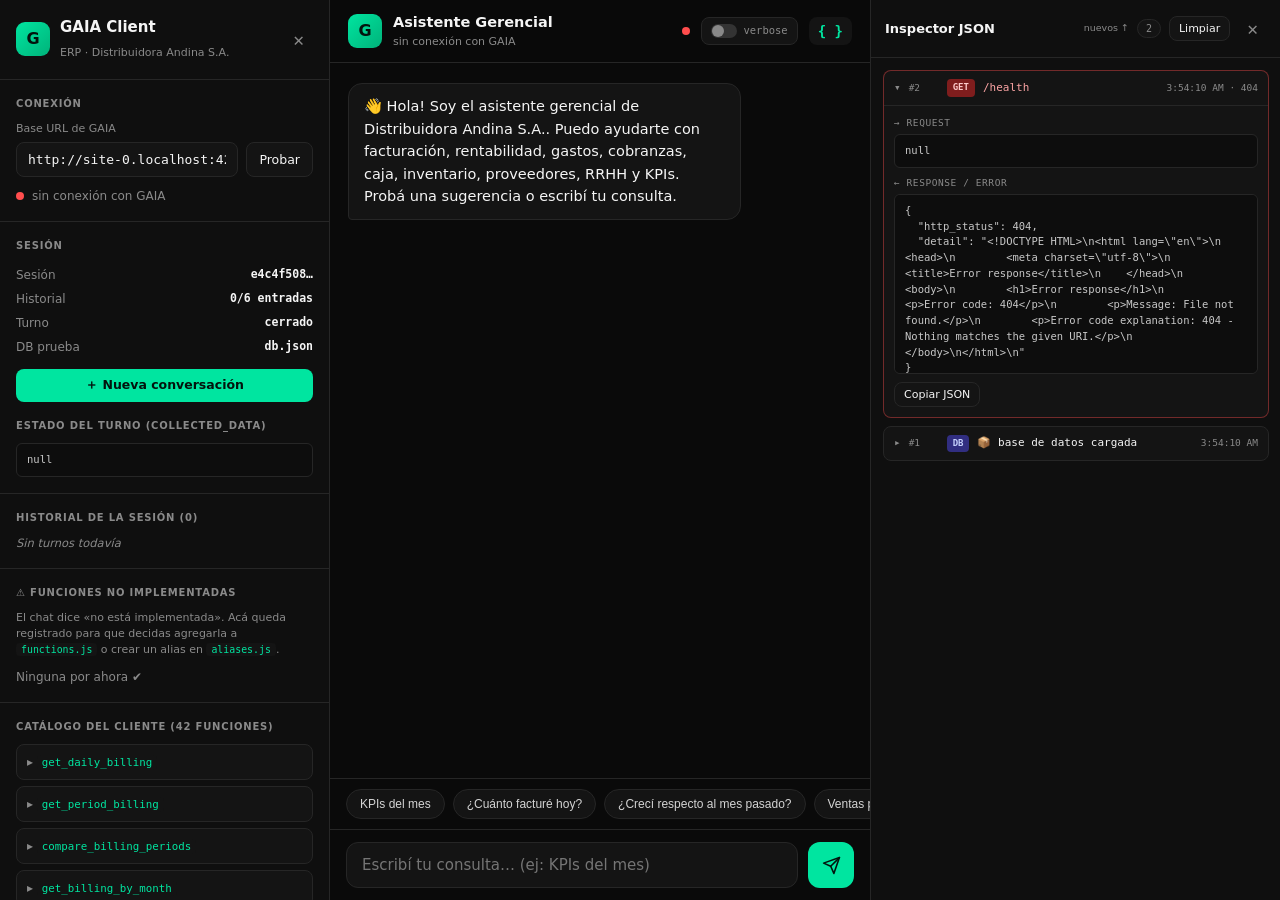
==== examples/demo/index.html @ 2a8c48e9 "oct 141723" ====
<!DOCTYPE html>
<html lang="es">
<head>
<meta charset="UTF-8">
<meta name="viewport" content="width=device-width, initial-scale=1.0">
<title>GAIA Client · ERP Empresarial</title>
<style>
  *{box-sizing:border-box;margin:0;padding:0}
  :root{
    --bg:#0A0A0A; --bg-side:#0F0F0F; --bg-card:#141414; --bg-code:#0D0D0D;
    --border:#262626; --text:#F5F5F5; --muted:#8A8A8A;
    --accent:#00E5A0; --accent-dim:#00B37A; --warn:#FFB347; --danger:#FF4D4D;
    --mono:ui-monospace,'JetBrains Mono',Consolas,monospace;
    --sans:-apple-system,system-ui,'Segoe UI',sans-serif;
  }
  html,body{height:100%}
  body{font-family:var(--sans);background:var(--bg);color:var(--text);line-height:1.5;overflow:hidden}

  .app{display:flex;height:100dvh}

  /* ---------- PANEL IZQUIERDO ---------- */
  .panel{flex:0 0 330px;background:var(--bg-side);border-right:1px solid var(--border);overflow-y:auto;display:flex;flex-direction:column}
  .panel-head{display:flex;align-items:center;gap:10px;padding:16px;border-bottom:1px solid var(--border)}
  .panel-head strong{display:block;font-size:15px}
  .panel-head span{font-size:11px;color:var(--muted)}
  .logo{width:34px;height:34px;min-width:34px;border-radius:9px;background:linear-gradient(135deg,var(--accent),var(--accent-dim));display:grid;place-items:center;color:#03130D;font-weight:800;font-size:16px}
  .p-section{padding:16px;border-bottom:1px solid var(--border)}
  .p-section h4{font-size:10px;font-weight:700;text-transform:uppercase;letter-spacing:.08em;color:var(--muted);margin-bottom:10px}
  .lbl{display:block;font-size:11px;color:var(--muted);margin-bottom:5px}
  .row{display:flex;gap:8px}
  .row input{flex:1;min-width:0}
  input[type=text]{background:var(--bg-card);border:1px solid var(--border);border-radius:8px;padding:9px 11px;color:var(--text);font-size:13px;font-family:var(--mono)}
  input[type=text]:focus{outline:none;border-color:var(--accent)}
  .conn{display:flex;align-items:center;gap:8px;margin-top:10px;font-size:12px;color:var(--muted)}
  .dot{width:8px;height:8px;min-width:8px;border-radius:50%;background:var(--muted)}
  .dot.ok{background:var(--accent);box-shadow:0 0 8px var(--accent)}
  .dot.fail{background:var(--danger)}
  .dot.pending{background:var(--warn)}
  .kv{font-size:12px;margin-bottom:10px}
  .kv div{display:flex;justify-content:space-between;padding:3px 0}
  .kv span{color:var(--muted)}
  .kv b{font-family:var(--mono);font-weight:600;font-size:11.5px}
  .btn{background:var(--bg-card);border:1px solid var(--border);color:var(--text);padding:8px 12px;border-radius:8px;font-size:12.5px;cursor:pointer;font-family:var(--sans)}
  .btn:hover{border-color:var(--accent);color:var(--accent)}
  .btn.primary{background:var(--accent);color:#03130D;border:none;font-weight:700}
  .btn.primary:hover{filter:brightness(1.1);color:#03130D}
  .btn.tiny{padding:5px 9px;font-size:11px}
  .btn.wide{width:100%}
  .mini-pre{background:var(--bg-code);border:1px solid var(--border);border-radius:6px;padding:8px 10px;font-family:var(--mono);font-size:10.5px;color:#C8C8C8;overflow:auto;max-height:180px;white-space:pre-wrap;word-break:break-word}
  .empty{font-size:12px;color:var(--muted)}
  code{font-family:var(--mono);font-size:.9em;background:var(--bg-card);padding:1px 5px;border-radius:4px;color:var(--accent)}
  .badge{display:inline-block;font-family:var(--mono);font-size:10px;font-weight:600;padding:2px 7px;border-radius:4px;margin:2px 4px 2px 0}
  .badge.required{background:#7F1D1D;color:#FECACA}
  .badge.optional{background:#1E3A8A;color:#BFDBFE}
  details.fn{border:1px solid var(--border);border-radius:8px;margin-bottom:6px;background:var(--bg-card)}
  details.fn summary{padding:8px 10px;cursor:pointer;font-size:12px;list-style:none}
  details.fn summary::before{content:'▸ ';color:var(--muted)}
  details.fn[open] summary::before{content:'▾ '}
  details.fn p{font-size:11.5px;color:#C8C8C8;padding:0 10px 8px}
  .unknown-item{background:rgba(255,179,71,.06);border:1px solid rgba(255,179,71,.3);border-radius:8px;padding:9px 10px;margin-bottom:8px;font-size:12px}
  .unknown-item small{display:block;color:var(--muted);margin:4px 0}
  .panel-note{font-size:11px;color:var(--muted);margin-bottom:10px;line-height:1.45}
  .panel-foot{padding:12px 16px;font-size:10.5px;color:var(--muted)}

  /* ---------- DIFF DE COLLECTED_DATA ---------- */
  .diff-line{display:block;font-family:var(--mono);font-size:11px;padding:1px 4px;border-radius:3px;margin:1px 0}
  .diff-add{background:rgba(0,229,160,.12);color:#7FFFCB}
  .diff-del{background:rgba(255,77,77,.12);color:#FFA8A8}
  .diff-same{color:#A0A0A0}

  /* ---------- HISTORIAL NAVEGABLE ---------- */
  .hist-item{background:var(--bg-card);border:1px solid var(--border);border-radius:8px;padding:8px 10px;margin-bottom:6px;font-size:12px;cursor:pointer;transition:border-color .15s}
  .hist-item:hover{border-color:var(--accent)}
  .hist-item.active{border-color:var(--accent);background:rgba(0,229,160,.04)}
  .hist-item .hist-role{font-family:var(--mono);font-size:10px;color:var(--muted);text-transform:uppercase;letter-spacing:.04em}
  .hist-item .hist-text{color:#D4D4D4;margin-top:3px;font-size:11.5px;line-height:1.4}
  .hist-empty{font-size:11.5px;color:var(--muted);font-style:italic}

  /* ---------- CHAT ---------- */
  .chat{flex:1 1 0;min-width:0;display:flex;flex-direction:column;height:100dvh}
  .chat-header{display:flex;align-items:center;gap:11px;padding:12px 18px;border-bottom:1px solid var(--border);background:rgba(10,10,10,.85);backdrop-filter:blur(8px)}
  .chat-header .titles{flex:1;min-width:0}
  .chat-header strong{font-size:14.5px;display:block}
  .chat-header .titles span{font-size:11px;color:var(--muted);display:block;white-space:nowrap;overflow:hidden;text-overflow:ellipsis}
  .icon-btn{position:relative;background:none;border:none;color:var(--muted);font-size:18px;cursor:pointer;padding:6px 9px;border-radius:8px;font-family:var(--mono)}
  .icon-btn:hover{color:var(--text);background:var(--bg-card)}
  #btnInsp{font-size:14px;font-weight:700}
  #btnInsp.active{color:var(--accent);background:var(--bg-card)}
  #btnInsp.has-new{color:var(--accent)}
  #btnInsp .cnt{position:absolute;top:0;right:0;font-family:var(--mono);font-size:8.5px;background:var(--accent);color:#03130D;border-radius:8px;padding:0 4px;font-weight:700;display:none}
  #btnInsp .cnt.show{display:block}
  .menu{display:none}

  .verbose-toggle{display:flex;align-items:center;gap:6px;font-family:var(--mono);font-size:10.5px;color:var(--muted);cursor:pointer;padding:5px 9px;border:1px solid var(--border);border-radius:8px;background:var(--bg-card)}
  .verbose-toggle:hover{border-color:var(--accent);color:var(--accent)}
  .verbose-toggle input{display:none}
  .verbose-toggle .sw{width:26px;height:14px;background:#333;border-radius:8px;position:relative;transition:background .15s}
  .verbose-toggle .sw::after{content:'';position:absolute;top:1px;left:1px;width:12px;height:12px;background:#888;border-radius:50%;transition:transform .15s,background .15s}
  .verbose-toggle input:checked + .sw{background:var(--accent-dim)}
  .verbose-toggle input:checked + .sw::after{transform:translateX(12px);background:var(--accent)}
  .verbose-toggle.on{color:var(--accent);border-color:var(--accent)}

  .messages{flex:1;overflow-y:auto;padding:20px 18px;display:flex;flex-direction:column;gap:12px}
  .msg{max-width:78%;padding:11px 15px;border-radius:14px;font-size:14.5px;line-height:1.55;white-space:pre-wrap;word-wrap:break-word;overflow-wrap:anywhere}
  .msg.user{align-self:flex-end;background:linear-gradient(135deg,var(--accent-dim),var(--accent));color:#03130D;font-weight:500;border-bottom-right-radius:4px}
  .msg.assistant{align-self:flex-start;background:var(--bg-card);border:1px solid var(--border);border-bottom-left-radius:4px}
  .msg.assistant strong{color:var(--accent)}
  .msg .meta{font-family:var(--mono);font-size:10px;color:var(--muted);margin-top:7px;letter-spacing:.03em;white-space:normal}
  .msg.system{align-self:stretch;max-width:100%;border-radius:10px;font-size:13.5px}
  .msg.system.error{border:1px solid rgba(255,77,77,.35);background:rgba(255,77,77,.07);color:#FFC9C9}
  .msg.system.info{border:1px solid var(--border);background:var(--bg-card);color:#D4D4D4}
  .typing{display:flex;gap:5px;padding:15px 17px;align-self:flex-start;background:var(--bg-card);border:1px solid var(--border);border-radius:14px;border-bottom-left-radius:4px}
  .typing span{width:6px;height:6px;border-radius:50%;background:var(--muted);animation:blink 1.2s infinite}
  .typing span:nth-child(2){animation-delay:.2s}
  .typing span:nth-child(3){animation-delay:.4s}
  @keyframes blink{0%,80%,100%{opacity:.15}40%{opacity:1}}

  .msg .verbose{margin-top:10px;border-top:1px solid var(--border);padding-top:10px}
  .msg .verbose summary{font-family:var(--mono);font-size:10px;color:var(--muted);cursor:pointer;text-transform:uppercase;letter-spacing:.05em}
  .msg .verbose summary::marker{color:var(--muted)}
  .msg .verbose .v-item{margin-top:8px}
  .msg .verbose .v-label{font-family:var(--mono);font-size:9.5px;color:var(--accent);text-transform:uppercase;letter-spacing:.06em;margin-bottom:3px}
  .msg .verbose .v-pre{background:var(--bg-code);border:1px solid var(--border);border-radius:6px;padding:8px 10px;font-family:var(--mono);font-size:10.5px;color:#C8C8C8;overflow:auto;max-height:180px;white-space:pre-wrap;word-break:break-word}

  .raw-chip{display:inline-block;font-family:var(--mono);font-size:10px;background:rgba(255,179,71,.1);border:1px solid rgba(255,179,71,.35);color:#FFD9A0;border-radius:5px;padding:2px 7px;margin-top:6px;max-width:100%;overflow:hidden;text-overflow:ellipsis;white-space:nowrap}

  .chips{display:flex;gap:8px;padding:10px 16px;overflow-x:auto;border-top:1px solid var(--border);scrollbar-width:none}
  .chips::-webkit-scrollbar{display:none}
  .chip{flex-shrink:0;background:var(--bg-card);border:1px solid var(--border);color:#D4D4D4;font-size:12px;padding:7px 13px;border-radius:999px;cursor:pointer}
  .chip:hover{border-color:var(--accent);color:var(--accent)}

  .composer{display:flex;gap:10px;padding:12px 16px calc(12px + env(safe-area-inset-bottom));border-top:1px solid var(--border)}
  .composer input{flex:1;background:var(--bg-card);border:1px solid var(--border);border-radius:12px;padding:12px 15px;color:var(--text);font-size:15px;font-family:var(--sans)}
  .composer input:focus{outline:none;border-color:var(--accent)}
  .composer input:disabled{opacity:.5}
  .send{width:46px;height:46px;min-width:46px;border:none;border-radius:12px;background:var(--accent);color:#03130D;cursor:pointer;display:grid;place-items:center}
  .send:hover{filter:brightness(1.1)}
  .send:disabled{opacity:.4;cursor:not-allowed}

  .inspector{flex:0 0 auto;width:0;overflow:hidden;background:var(--bg-side);border-left:1px solid transparent;transition:width .22s ease}
  .inspector.open{width:410px;border-left-color:var(--border)}
  .inspector-inner{width:410px;height:100%;display:flex;flex-direction:column}
  .inspector-head{display:flex;align-items:center;gap:8px;padding:12px 14px;border-bottom:1px solid var(--border)}
  .inspector-head strong{font-size:13px;flex:1}
  .insp-hint{font-size:9.5px;color:var(--muted);white-space:nowrap}
  .insp-count{font-family:var(--mono);font-size:10px;background:var(--bg-card);border:1px solid var(--border);border-radius:10px;padding:1px 8px;color:var(--muted)}
  .inspector-list{flex:1;overflow-y:auto;padding:12px}
  .insp-entry{border:1px solid var(--border);border-radius:8px;margin-bottom:8px;background:var(--bg-card);overflow:hidden}
  .insp-entry summary{display:flex;align-items:center;gap:8px;padding:8px 10px;cursor:pointer;font-family:var(--mono);font-size:11px;list-style:none}
  .insp-entry summary::-webkit-details-marker{display:none}
  .insp-entry .arrow::before{content:'▸';color:var(--muted)}
  .insp-entry[open] .arrow::before{content:'▾'}
  .insp-num{color:var(--muted);font-size:9.5px;flex-shrink:0;min-width:30px}
  .insp-path{flex:1;color:var(--text);white-space:nowrap;overflow:hidden;text-overflow:ellipsis}
  .insp-time{color:var(--muted);font-size:9.5px;white-space:nowrap}
  .insp-body{padding:2px 10px 10px;border-top:1px solid var(--border)}
  .io-label{font-family:var(--mono);font-size:9.5px;text-transform:uppercase;letter-spacing:.06em;color:var(--muted);margin:8px 0 4px}
  .insp-actions{display:flex;gap:6px;flex-wrap:wrap;margin-top:8px}
  .kind-tag{font-size:9px;font-weight:700;padding:2px 6px;border-radius:4px;text-transform:uppercase;flex-shrink:0}
  .kind-analyze .kind-tag{background:#1E3A8A;color:#BFDBFE}
  .kind-normalize .kind-tag{background:#5B21B6;color:#DDD6FE}
  .kind-synthesize .kind-tag{background:#166534;color:#BBF7D0}
  .kind-health .kind-tag{background:#374151;color:#D1D5DB}
  .kind-exec .kind-tag{background:#7C2D12;color:#FED7AA}
  .kind-db .kind-tag{background:#312E81;color:#C7D2FE}
  .kind-local .kind-tag{background:#334155;color:#E2E8F0}
  .kind-turn .kind-tag{background:#0E7490;color:#CFFAFE}
  .kind-error{border-color:rgba(255,77,77,.4)}
  .kind-error .kind-tag{background:#7F1D1D;color:#FECACA}
  .kind-error .insp-path{color:#FCA5A5}

  .backdrop{position:fixed;inset:0;background:rgba(0,0,0,.55);opacity:0;pointer-events:none;transition:opacity .25s;z-index:55}
  .backdrop.show{opacity:1;pointer-events:auto}

  ::-webkit-scrollbar{width:8px;height:8px}
  ::-webkit-scrollbar-track{background:var(--bg)}
  ::-webkit-scrollbar-thumb{background:var(--border);border-radius:4px}
  ::-webkit-scrollbar-thumb:hover{background:#404040}

  @media (max-width:1100px){
    .inspector{position:fixed;top:0;right:0;bottom:0;height:100dvh;width:min(92vw,420px)!important;transform:translateX(105%);transition:transform .25s ease;z-index:60;border-left:1px solid var(--border);box-shadow:-10px 0 30px rgba(0,0,0,.5)}
    .inspector.open{transform:none}
    .inspector-inner{width:100%}
  }
  @media (max-width:900px){
    .menu{display:grid}
    .panel{position:fixed;top:0;left:0;bottom:0;width:min(340px,88vw);flex:none;transform:translateX(-105%);transition:transform .25s ease;z-index:60;box-shadow:8px 0 30px rgba(0,0,0,.5)}
    .panel.open{transform:none}
    .msg{max-width:88%}
    .messages{padding:16px 12px}
    .chat-header{padding:10px 12px}
  }
</style>
</head>
<body>

<div class="app">

  <aside class="panel" id="panel">
    <div class="panel-head">
      <div class="logo">G</div>
      <div style="flex:1"><strong>GAIA Client</strong><span>ERP · Distribuidora Andina S.A.</span></div>
      <button class="icon-btn" id="closePanel" aria-label="Cerrar panel">✕</button>
    </div>

    <section class="p-section">
      <h4>Conexión</h4>
      <label class="lbl" for="baseUrl">Base URL de GAIA</label>
      <div class="row">
        <input id="baseUrl" type="text" spellcheck="false">
        <button class="btn" id="btnHealth">Probar</button>
      </div>
      <div class="conn"><span class="dot pending" id="dot"></span><span id="connText">verificando…</span></div>
    </section>

    <section class="p-section">
      <h4>Sesión</h4>
      <div class="kv" id="sessionInfo"></div>
      <button class="btn primary wide" id="btnNew">＋ Nueva conversación</button>
      <h4 style="margin-top:16px">Estado del turno (collected_data)</h4>
      <div id="stateDiff" class="mini-pre">null</div>
    </section>

    <section class="p-section">
      <h4>Historial de la sesión (<span id="histCount">0</span>)</h4>
      <div id="histList"><p class="hist-empty">Sin turnos todavía</p></div>
    </section>

    <section class="p-section">
      <h4>⚠️ Funciones no implementadas</h4>
      <p class="panel-note">El chat dice «no está implementada». Acá queda registrado para que decidas agregarla a <code>functions.js</code> o crear un alias en <code>aliases.js</code>.</p>
      <div id="unknownList"><p class="empty">Ninguna por ahora ✔</p></div>
    </section>

    <section class="p-section">
      <h4>Catálogo del cliente (<span id="catalogCount">0</span> funciones)</h4>
      <div id="catalogList"></div>
    </section>

    <div class="panel-foot">GAIA piensa · el cliente actúa · v0.1.0</div>
  </aside>

  <div class="backdrop" id="backdrop"></div>

  <main class="chat">
    <header class="chat-header">
      <button class="icon-btn menu" id="btnMenu" aria-label="Abrir panel">☰</button>
      <div class="logo">G</div>
      <div class="titles">
        <strong>Asistente Gerencial</strong>
        <span id="connText2">GAIA · orquestador conversacional</span>
      </div>
      <span class="dot pending" id="dot2"></span>

      <label class="verbose-toggle" id="verboseWrap" title="Mostrar prompts y requests completos en cada respuesta">
        <input type="checkbox" id="verboseToggle">
        <span class="sw"></span>
        <span>verbose</span>
      </label>

      <button class="icon-btn" id="btnInsp" title="Inspector JSON (entradas / salidas)">{&nbsp;}<span class="cnt" id="btnInspCnt"></span></button>
    </header>

    <div class="messages" id="messages"></div>

    <div class="chips" id="chips"></div>

    <form class="composer" id="composer" autocomplete="off">
      <input id="input" type="text" placeholder="Escribí tu consulta… (ej: KPIs del mes)" aria-label="Mensaje">
      <button class="send" type="submit" aria-label="Enviar">
        <svg viewBox="0 0 24 24" width="19" height="19" fill="none" stroke="currentColor" stroke-width="2" stroke-linecap="round" stroke-linejoin="round"><path d="M22 2 11 13"/><path d="M22 2 15 22l-4-9-9-4z"/></svg>
      </button>
    </form>
  </main>

  <aside class="inspector" id="inspector">
    <div class="inspector-inner">
      <div class="inspector-head">
        <strong>Inspector JSON</strong>
        <span class="insp-hint">nuevos ↑</span>
        <span class="insp-count" id="inspCount">0</span>
        <button class="btn tiny" id="btnClearInsp">Limpiar</button>
        <button class="icon-btn" id="btnCloseInsp" aria-label="Cerrar inspector">✕</button>
      </div>
      <div class="inspector-list" id="inspList"></div>
    </div>
  </aside>
</div>

<script src="functions.js"></script>
<script src="aliases.js"></script>

<script>
'use strict';

/* ============================================================
   HELPERS
============================================================ */
const $ = s => document.querySelector(s);
const escapeHtml = s => String(s ?? '').replace(/[&<>"']/g, c => ({'&':'&amp;','<':'&lt;','>':'&gt;','"':'&quot;',"'":'&#39;'}[c]));
const norm = s => String(s ?? '').toLowerCase().normalize('NFD').replace(/[\u0300-\u036f]/g,'').trim();
const fmtNum = n => Number(n).toLocaleString('es-PY');

function mdLite(s){
  let h = escapeHtml(s);
  h = h.replace(/(^|\n)([ \t]*)([-*])[ \t]+/g, '$1$2• ');
  h = h.replace(/\*\*([^*\n]+)\*\*/g, '<strong>$1</strong>');
  h = h.replace(/`([^`\n]+)`/g, '<code>$1</code>');
  return h;
}

function fmtISO(d){ const p = n => String(n).padStart(2,'0'); return `${d.getFullYear()}-${p(d.getMonth()+1)}-${p(d.getDate())}`; }
function iso(offset){ const d = new Date(); d.setDate(d.getDate()+offset); return fmtISO(d); }
function isoFrom(dateStr, days){ const [y,m,d] = dateStr.split('-').map(Number); const dt = new Date(y, m-1, d); dt.setDate(dt.getDate()+days); return fmtISO(dt); }
const todayISO = () => iso(0);
function diffDays(a,b){ return Math.round((new Date(b+'T00:00:00') - new Date(a+'T00:00:00'))/86400000); }

async function copyText(t){
  try{ await navigator.clipboard.writeText(t); }
  catch{
    const ta = document.createElement('textarea'); ta.value = t;
    document.body.appendChild(ta); ta.select();
    try{ document.execCommand('copy'); }catch{}
    ta.remove();
  }
}

function toCurl(url, body){
  if(!body) return `curl -s '${url}'`;
  const json = JSON.stringify(body).replace(/'/g, "'\\''");
  return `curl -s -X POST '${url}' \\\n  -H 'Content-Type: application/json' \\\n  -d '${json}'`;
}

/* ============================================================
   CARGA DE LA DB (db.json)
============================================================ */
let DB = null;

function mulberry32(a){ return function(){ a|=0; a=a+0x6D2B79F5|0; let t=Math.imul(a^a>>>15,1|a); t=t+Math.imul(t^t>>>7,61|t)^t; return ((t^t>>>14)>>>0)/4294967296; }; }


function hydrateDB(db){
  const sellers = (db.employees||[]).filter(e=>/venta/i.test(e.department||'')).map(e=>e.name);
  const s = db.sales_history || {};
  const pm = s.payment_methods || ['contado'];
  const cmin = s.cost_ratio_min ?? 0.62, cmax = s.cost_ratio_max ?? 0.88;
  const qmin = s.qty_per_invoice_min ?? 3;
  const qmax = s.qty_per_invoice_max ?? 25;
  const rnd = mulberry32((s.seed ?? 2026) + 1);

  // Genera N items aleatorios desde el catálogo de productos.
  const makeItems = (targetQty) => {
    const items = [];
    let remaining = targetQty;
    const products = db.products || [];
    if(!products.length) return items;
    while(remaining > 0){
      const p = products[Math.floor(rnd() * products.length)];
      const take = Math.min(remaining, 1 + Math.floor(rnd() * Math.min(remaining, 6)));
      const existing = items.find(x => x.sku === p.sku);
      if(existing){ existing.qty += take; }
      else { items.push({ sku: p.sku, qty: take }); }
      remaining -= take;
    }
    return items;
  };

  const fill = i => {
    const dayOff = i.day_offset ?? 0;
    const cust = (db.customers||[]).find(c=>c.name===i.customer);
    const qty = i.quantity ?? Math.floor(qmin + rnd() * (qmax - qmin + 1));
    return {
      id: i.id,
      customer: i.customer,
      date: iso(dayOff),
      amount: i.amount,
      quantity: qty,
      items: i.items || makeItems(qty),
      status: i.status || 'paid',
      due_date: iso(i.due_offset ?? (dayOff + 15)),
      seller: i.seller || (cust && cust.seller) || sellers[0] || 'N/A',
      payment_method: i.payment_method || pm[Math.floor(rnd()*pm.length)],
      cost: i.cost ?? Math.round(i.amount * (cmin + rnd()*(cmax-cmin)))
    };
  };

  db.invoices = (db.invoices||[]).map(fill);

  let seq = s.next_id ?? (db.invoices.length + 1);
  for(let d = -(s.days_back ?? 60); d <= -1; d++){
    const count = Math.floor(rnd() * (s.max_invoices_per_day ?? 3)) + (rnd() < (s.extra_chance ?? .3) ? 1 : 0);
    for(let i = 0; i < count; i++){
      const c = db.customers[Math.floor(rnd() * db.customers.length)];
      const amount = ((s.amount_min_step ?? 2) + Math.floor(rnd() * (s.amount_max_steps ?? 40))) * (s.amount_step ?? 250000);
      const qty = Math.floor(qmin + rnd() * (qmax - qmin + 1));
      db.invoices.push({
        id: 'FAC-' + String(seq++).padStart(4,'0'),
        customer: c.name,
        date: iso(d),
        amount,
        quantity: qty,
        items: makeItems(qty),
        status: rnd() < (s.paid_ratio ?? .85) ? 'paid' : 'pending',
        due_date: iso(d + 15),
        seller: sellers[Math.floor(rnd() * sellers.length)] || 'N/A',
        payment_method: pm[Math.floor(rnd() * pm.length)],
        cost: Math.round(amount * (cmin + rnd() * (cmax - cmin)))
      });
    }
  }
  db._invoiceSeq = seq;

  (db.purchase_orders||[]).forEach(o => { o.expected = iso(o.expected_offset ?? 7); });
  return db;
}



async function loadDB(){
  const r = await fetch('db.json', { cache: 'no-store' });
  if(!r.ok) throw new Error('no se pudo cargar db.json (HTTP ' + r.status + ')');
  const db = hydrateDB(await r.json());
  return { db, source: 'db.json' };
}
const dbReady = loadDB();

/* ============================================================
   RANGOS DE FECHA
============================================================ */
function monthRange(){ const d=new Date(); return { from: fmtISO(new Date(d.getFullYear(), d.getMonth(), 1)), to: fmtISO(new Date(d.getFullYear(), d.getMonth()+1, 0)) }; }
function weekRange(){ const d=new Date(); const day=(d.getDay()+6)%7; const mon=new Date(d); mon.setDate(d.getDate()-day); const sun=new Date(mon); sun.setDate(mon.getDate()+6); return {from:fmtISO(mon), to:fmtISO(sun)}; }
function yearRange(){ const y=new Date().getFullYear(); return {from:`${y}-01-01`, to:`${y}-12-31`}; }
function prevMonthRange(){ const d=new Date(); return { from: fmtISO(new Date(d.getFullYear(), d.getMonth()-1, 1)), to: fmtISO(new Date(d.getFullYear(), d.getMonth(), 0)) }; }
function prevWeekRange(){ const r=weekRange(); return { from: isoFrom(r.from,-7), to: isoFrom(r.to,-7) }; }

function resolveRange(p){
  if(p == null) return null;
  if(typeof p !== 'object'){
    const t = norm(p);
    if(t.includes('mes pasado') || t.includes('mes anterior'))       return prevMonthRange();
    if(t.includes('semana pasada') || t.includes('semana anterior')) return prevWeekRange();
    if(t.includes('mes'))    return monthRange();
    if(t.includes('semana')) return weekRange();
    if(t === 'ano' || t.includes('este ano') || t.includes('ultimo ano')) return yearRange();
    if(t === 'hoy'){ const d = todayISO(); return {from:d, to:d}; }
    if(t === 'ayer'){ const d = iso(-1);   return {from:d, to:d}; }
    const m = String(p).match(/\d{4}-\d{2}-\d{2}/); if(m) return {from:m[0], to:m[0]};
    return null;
  }
  if(p.from || p.to)      return { from: p.from || p.to, to: p.to || p.from };
  if(p.period != null)    return resolveRange(p.period);
  if(p.range  != null)    return resolveRange(p.range);
  if(p.date   != null)    return resolveRange(p.date);
  return null;
}

const sumBy = (arr, fn) => arr.reduce((s,x)=>s+(fn(x)||0), 0);
const pct = (a,b) => b ? Math.round(a/b*1000)/10 : 0;
const gs = n => fmtNum(n) + ' ' + (DB?.company?.currency || 'Gs.');
const inRange = r => DB.invoices.filter(f => f.date >= r.from && f.date <= r.to);
const expensesInRange = r => DB.expenses.filter(e => { const d = iso(e.day_offset); return d >= r.from && d <= r.to; });

function findCustomer(q){ const n = norm(q); return DB.customers.find(c => norm(c.name).includes(n) || n.includes(norm(c.name).split(' ')[0])); }
function findProduct(q){ const n = norm(q); return DB.products.find(x => norm(x.name).includes(n) || n.includes(norm(x.name)) || norm(x.sku) === n); }
function findSupplier(q){ const n = norm(q); return DB.suppliers.find(s => norm(s.name).includes(n)); }
function findEmployee(q){ const n = norm(q); return DB.employees.find(e => norm(e.name).includes(n) || n.includes(norm(e.name).split(' ')[0])); }
const nextOC = () => 'OC-' + String(DB.purchase_orders.reduce((m,o)=>Math.max(m, parseInt(o.id.slice(3))||0), 0) + 1).padStart(4,'0');

/* CATALOG y FUNCTION_ALIASES vienen de functions.js y aliases.js */

/* ============================================================
   ESTADO DEL CLIENTE
============================================================ */
const state = {
  baseUrl: (localStorage.getItem('gaia_base_url') || (location.protocol.startsWith('http') ? window.location.origin : 'http://localhost:8080')).replace(/\/+$/,''),
  sessionId: (crypto.randomUUID ? crypto.randomUUID() : 'sess-' + Date.now() + '-' + Math.random().toString(36).slice(2)),
  collectedData: null,
  collectedDataPrev: null,
  history: [],
  turns: [],
  unknownFunctions: [],
  dbSource: '',
  inspOpen: false,
  verbose: localStorage.getItem('gaia_verbose') === '1',
  busy: false,
  healthTimer: null
};

const PLACEHOLDERS = new Set(['value','unknown','undefined','null','none','n/a','na','nombre','name','doctor','cliente','client','producto','product','fecha','date','hora','time','dato','param','parameter','x','?','-','—','...','algo','test']);
function isPlaceholder(v, key){
  if(v === null || v === undefined) return true;
  if(typeof v === 'number' || typeof v === 'boolean') return false;
  if(typeof v === 'object') return false;
  const s = norm(v);
  if(!s || PLACEHOLDERS.has(s)) return true;
  if(key && s === norm(key)) return true;
  return false;
}
function dropPlaceholders(params){
  const clean = {}, dropped = [];
  for(const [k,v] of Object.entries(params || {})){
    if(isPlaceholder(v, k)) dropped.push(k); else clean[k] = v;
  }
  return { clean, dropped };
}

/* ============================================================
   RESPUESTAS LOCALES
============================================================ */
function capabilityList(){
  return Object.values(CATALOG).map(f => '• ' + f.description).join('\n');
}
function identityText(){
  return `Soy GAIA, el asistente gerencial de ${DB.company.name} 🤖\n\nEstoy conectado al ERP y puedo ayudarte con:\n${capabilityList()}\n\nContame qué necesitás.`;
}
function notImplementedText(fName){
  return `La función «${fName}» no está implementada.`;
}
const GENERIC_HELP = 'Puedo ayudarte con el ERP: facturación, rentabilidad, gastos, cobranzas, caja, inventario, proveedores, RRHH y KPIs gerenciales. ¿Qué necesitás?';

function localConversationReply(intent, message){
  if(intent === '__generic__') return GENERIC_HELP;
  const t = norm(intent) + ' | ' + norm(message || '');
  if(/introduc|who\s*are|quien\s*(eres|sos)|que\s*(eres|sos)|identidad|presentate|presentacion|hablame\s*de\s*ti/.test(t))
    return identityText();
  if(/greet|saludo|(^|\s)(hola|holis|hi|hey|buenas|buenos\s*dias|buen\s*dia|buenas\s*tardes|buenas\s*noches|que\s*tal|como\s*estas|como\s*andas)(\s|$)/.test(t))
    return '¡Hola! ¿En qué te puedo ayudar hoy? 😊';
  if(/gracias|thank/.test(t))
    return '¡De nada! Estoy para lo que necesites. 🙌';
  if(/(^|\s)(chau|adios|bye)(\s|$)|hasta\s*luego|nos\s*vemos|despedid/.test(t))
    return '¡Hasta pronto! Si necesitás algo más, acá estoy. 👋';
  if(/(^|\s)(ayuda|help)(\s|$)|que\s*podes|podes\s*hacer|que\s+puedes|capacid|funciones|para\s+que\s+sirves|como\s+funcionas/.test(t))
    return `Puedo ejecutar ${Object.keys(CATALOG).length} funciones sobre el ERP:\n\n${capabilityList()}`;
  return null;
}

function localSynth(response, intent, mode = 'conversation'){
  return {
    response,
    mode,
    history_entry: { role:'assistant', summary:'respondí ' + intent + ' (local)', timestamp: new Date().toISOString() }
  };
}

/* ============================================================
   DIFF DE COLLECTED_DATA
============================================================ */
function diffCollected(prev, next){
  const lines = [];
  if(!prev && !next) return null;
  if(!next){
    if(prev) lines.push({ type:'del', text:'(turno cerrado, collected_data = null)' });
    return lines.length ? lines : null;
  }
  const p = prev || {};
  const allKeys = new Set([...Object.keys(p), ...Object.keys(next)]);
  for(const k of allKeys){
    const pv = JSON.stringify(p[k]);
    const nv = JSON.stringify(next[k]);
    if(pv === nv){
      lines.push({ type:'same', text:`  ${k}: ${nv}` });
    } else if(pv === undefined){
      lines.push({ type:'add',  text:`+ ${k}: ${nv}` });
    } else if(nv === undefined){
      lines.push({ type:'del',  text:`- ${k}: ${pv}` });
    } else {
      lines.push({ type:'add',  text:`+ ${k}: ${nv}` });
      lines.push({ type:'del',  text:`- ${k}: ${pv}` });
    }
  }
  return lines;
}

/* ============================================================
   LOG DE TURNO
============================================================ */
let turnLog = null;
function beginTurnLog(userMessage){
  turnLog = {
    session_id: state.sessionId,
    timestamp: new Date().toISOString(),
    user_message: userMessage,
    steps: []
  };
}
function turnStep(label, data){
  if(turnLog) turnLog.steps.push({ step: label, data: data ?? null });
}
function endTurnLog(extra){
  if(!turnLog) return;
  Object.assign(turnLog, extra || {});
  logEvent('turn', '🔄 turno completo (consolidado)', turnLog);
  state.turns.push(turnLog);
  turnLog = null;
  renderHistory();
}

/* ============================================================
   INSPECTOR
============================================================ */
const INSP_MAX = 80;
const insp = { entries: [], seq: 0 };

function kindOfPath(p){
  if(p.includes('analyze'))   return 'analyze';
  if(p.includes('normalize')) return 'normalize';
  if(p.includes('synthesize'))return 'synthesize';
  if(p.includes('health'))    return 'health';
  return 'other';
}

function pushEntry(entry){
  insp.seq += 1;
  entry.n = insp.seq;
  insp.entries.unshift(entry);
  if(insp.entries.length > INSP_MAX) insp.entries.pop();
  renderInspector();
}

function logTraffic(method, path, req, res, status){
  const bad = !status || status >= 400;
  const baseUrl = state.baseUrl.replace(/\/+$/,'');
  pushEntry({
    kind: bad ? 'error' : kindOfPath(path),
    method, path, status, ts: new Date(),
    baseUrl,
    blocks: [
      req !== undefined ? { label:'→ request', data: req } : null,
      { label: bad ? '← response / error' : '← response', data: res }
    ].filter(Boolean)
  });
}

function logEvent(kind, label, data){
  pushEntry({ kind, method:'', path: label, status: null, ts: new Date(), baseUrl: state.baseUrl, blocks: [{ label:'json', data }] });
}

function renderInspector(){
  const w = $('#inspList');
  $('#inspCount').textContent = insp.entries.length;
  const btn = $('#btnInsp'), cnt = $('#btnInspCnt');
  if(!state.inspOpen && insp.entries.length){
    cnt.textContent = insp.entries.length; cnt.classList.add('show'); btn.classList.add('has-new');
  } else {
    cnt.classList.remove('show'); btn.classList.remove('has-new');
  }
  if(!insp.entries.length){
    w.innerHTML = '<p class="empty">Sin tráfico todavía.</p>';
    return;
  }
  w.innerHTML = '';
  insp.entries.forEach((e, i) => {
    const d = document.createElement('details');
    d.className = 'insp-entry kind-' + e.kind;
    if(i === 0) d.open = true;

    const sum = document.createElement('summary');
    sum.innerHTML =
      `<span class="arrow"></span>` +
      `<span class="insp-num">#${e.n}</span>` +
      `<span class="kind-tag">${escapeHtml(e.method || e.kind)}</span>` +
      `<span class="insp-path" title="${escapeHtml(e.path)}">${escapeHtml(e.path)}</span>` +
      `<span class="insp-time">${e.ts.toLocaleTimeString()}${e.status ? ' · ' + e.status : ''}</span>`;

    const body = document.createElement('div'); body.className = 'insp-body';
    e.blocks.forEach(b => {
      const l = document.createElement('div'); l.className = 'io-label'; l.textContent = b.label;
      const pre = document.createElement('pre'); pre.className = 'mini-pre';
      pre.textContent = typeof b.data === 'string' ? b.data : JSON.stringify(b.data, null, 2);
      body.appendChild(l); body.appendChild(pre);
    });

    const actions = document.createElement('div'); actions.className = 'insp-actions';

    const cp = document.createElement('button'); cp.className = 'btn tiny'; cp.textContent = 'Copiar JSON';
    cp.onclick = async () => {
      const payload = e.blocks.map(b => b.label + '\n' + (typeof b.data === 'string' ? b.data : JSON.stringify(b.data, null, 2))).join('\n\n');
      await copyText(payload);
      cp.textContent = '✔ Copiado'; setTimeout(() => cp.textContent = 'Copiar JSON', 1500);
    };
    actions.appendChild(cp);

    if(e.path && e.blocks.length && e.blocks[0].label.startsWith('→')){
      const reqBody = typeof e.blocks[0].data === 'string' ? null : e.blocks[0].data;
      if(reqBody){
        const method = e.method || 'POST';
        const url = (e.baseUrl || state.baseUrl) + e.path;
        const c = document.createElement('button'); c.className = 'btn tiny'; c.textContent = 'Copiar como curl';
        c.onclick = async () => {
          await copyText(toCurl(url, reqBody));
          c.textContent = '✔ Copiado'; setTimeout(() => c.textContent = 'Copiar como curl', 1500);
        };
        actions.appendChild(c);
      }
    }

    body.appendChild(actions);
    d.appendChild(sum); d.appendChild(body); w.appendChild(d);
  });
}

/* ============================================================
   CAPA API
============================================================ */
async function api(method, path, body, timeoutMs = 20000){
  const url = state.baseUrl + path;
  const ctrl = new AbortController();
  const tm = setTimeout(() => ctrl.abort(), timeoutMs);
  try{
    const res = await fetch(url, {
      method,
      headers: body ? {'Content-Type':'application/json'} : {},
      body: body ? JSON.stringify(body) : undefined,
      signal: ctrl.signal
    });
    if(!res.ok){
      let detail = ''; try{ detail = (await res.text()).slice(0, 500); }catch{}
      logTraffic(method, path, body, { http_status: res.status, detail: detail || '(sin cuerpo)' }, res.status);
      const err = new Error('HTTP ' + res.status); err.status = res.status; err.detail = detail;
      throw err;
    }
    const json = await res.json();
    logTraffic(method, path, body, json, res.status);
    return json;
  }catch(e){
    if(e?.name === 'AbortError' || !e?.status){
      logTraffic(method, path, body, { network_error: e?.message || String(e) }, 0);
    }
    throw e;
  } finally { clearTimeout(tm); }
}

async function checkHealth(){
  setDot('pending', 'verificando…');
  try{
    const h = await api('GET', '/health', null, 5000);
    setDot('ok', `${h.name} v${h.version} · ${h.status} · ${new Date().toLocaleTimeString()}`);
  }catch{ setDot('fail', 'sin conexión con GAIA'); }
}

/* ============================================================
   UI
============================================================ */
const msgs = $('#messages');
const scrollDown = () => { msgs.scrollTop = msgs.scrollHeight; };

function addUser(text){
  const d = document.createElement('div');
  d.className = 'msg user'; d.textContent = text;
  msgs.appendChild(d); scrollDown();
}

function addAssistant(text, meta = {}){
  const d = document.createElement('div');
  d.className = 'msg assistant';
  d.innerHTML = mdLite(text);

  const parts = [
    meta.intent ? String(meta.intent) : null,
    meta.fName ? 'fn: ' + meta.fName : null,
    meta.confidence != null ? 'conf ' + Number(meta.confidence).toFixed(2) : null,
    meta.mode ? 'modo: ' + meta.mode : null,
    meta.local ? 'local' : null,
    meta.errorCode ? 'error: ' + meta.errorCode : null
  ].filter(Boolean);
  if(parts.length){
    const m = document.createElement('div');
    m.className = 'meta'; m.textContent = parts.join(' · ');
    d.appendChild(m);
  }

  if(meta.rawData != null && String(meta.rawData).length){
    const chip = document.createElement('div');
    chip.className = 'raw-chip';
    chip.title = String(meta.rawData);
    chip.textContent = 'raw_data: ' + String(meta.rawData).slice(0, 120) + (String(meta.rawData).length > 120 ? '…' : '');
    d.appendChild(chip);
  }

  if(state.verbose && meta.verbose){
    const det = document.createElement('details');
    det.className = 'verbose';
    const sum = document.createElement('summary');
    sum.textContent = 'Ver detalle técnico del turno';
    det.appendChild(sum);

    for(const item of meta.verbose){
      const wrap = document.createElement('div');
      wrap.className = 'v-item';
      const lbl = document.createElement('div');
      lbl.className = 'v-label';
      lbl.textContent = item.label;
      const pre = document.createElement('pre');
      pre.className = 'v-pre';
      pre.textContent = typeof item.data === 'string' ? item.data : JSON.stringify(item.data, null, 2);
      wrap.appendChild(lbl); wrap.appendChild(pre); det.appendChild(wrap);
    }

    if(meta.curl){
      const wrap = document.createElement('div');
      wrap.className = 'v-item';
      const lbl = document.createElement('div');
      lbl.className = 'v-label'; lbl.textContent = 'curl reproducible';
      const pre = document.createElement('pre');
      pre.className = 'v-pre'; pre.textContent = meta.curl;
      const cp = document.createElement('button');
      cp.className = 'btn tiny'; cp.textContent = 'Copiar curl'; cp.style.marginTop = '6px';
      cp.onclick = async () => { await copyText(meta.curl); cp.textContent = '✔ Copiado'; setTimeout(()=>cp.textContent='Copiar curl', 1500); };
      wrap.appendChild(lbl); wrap.appendChild(pre); wrap.appendChild(cp); det.appendChild(wrap);
    }

    d.appendChild(det);
  }

  msgs.appendChild(d); scrollDown();
}

function addSystem(kind, html, subHtml){
  const d = document.createElement('div');
  d.className = 'msg system ' + kind;
  d.innerHTML = html + (subHtml ? `<br><span style="opacity:.8">${subHtml}</span>` : '');
  msgs.appendChild(d); scrollDown();
  return d;
}

let typingEl = null;
function showTyping(){ if(typingEl) return; typingEl = document.createElement('div'); typingEl.className = 'typing'; typingEl.innerHTML = '<span></span><span></span><span></span>'; msgs.appendChild(typingEl); scrollDown(); }
function hideTyping(){ typingEl?.remove(); typingEl = null; }

function setDot(status, text){
  ['#dot','#dot2'].forEach(s => { $(s).className = 'dot ' + status; });
  $('#connText').textContent = text;
  $('#connText2').textContent = text;
}

function renderSession(){
  $('#sessionInfo').innerHTML = `
    <div><span>Sesión</span><b>${escapeHtml(state.sessionId.slice(0,8))}…</b></div>
    <div><span>Historial</span><b>${state.history.length}/6 entradas</b></div>
    <div><span>Turno</span><b>${state.collectedData ? escapeHtml(state.collectedData.status || '—') : 'cerrado'}</b></div>
    <div><span>DB prueba</span><b>${escapeHtml(state.dbSource || '…')}</b></div>`;

  const el = $('#stateDiff');
  if(!state.collectedData && !state.collectedDataPrev){
    el.textContent = 'null';
    return;
  }
  const lines = diffCollected(state.collectedDataPrev, state.collectedData);
  if(!lines){ el.textContent = 'null'; return; }
  el.innerHTML = lines.map(l => `<span class="diff-line diff-${l.type}">${escapeHtml(l.text)}</span>`).join('');
}

function renderHistory(){
  const w = $('#histList');
  $('#histCount').textContent = state.turns.length;
  if(!state.turns.length){ w.innerHTML = '<p class="hist-empty">Sin turnos todavía</p>'; return; }
  w.innerHTML = '';
  state.turns.slice().reverse().forEach((t, idx) => {
    const d = document.createElement('div');
    d.className = 'hist-item';
    const time = new Date(t.timestamp).toLocaleTimeString();
    const preview = t.user_message.length > 50 ? t.user_message.slice(0,50) + '…' : t.user_message;
    const resp = t.final_response ? (t.final_response.length > 60 ? t.final_response.slice(0,60)+'…' : t.final_response) : '(sin respuesta)';
    d.innerHTML = `
      <div class="hist-role">#${state.turns.length - idx} · ${time} · ${escapeHtml(t.mode || '?')}</div>
      <div class="hist-text">👤 ${escapeHtml(preview)}</div>
      <div class="hist-text">🤖 ${escapeHtml(resp)}</div>`;
    d.onclick = () => {
      document.querySelectorAll('.hist-item').forEach(x => x.classList.remove('active'));
      d.classList.add('active');
      logEvent('turn', '🔍 detalle de turno #' + (state.turns.length - idx), t);
      if(!state.inspOpen) setInspector(true);
    };
    w.appendChild(d);
  });
}

function renderCatalog(){
  const wrap = $('#catalogList'); wrap.innerHTML = '';
  for(const [name, fn] of Object.entries(CATALOG)){
    const d = document.createElement('details'); d.className = 'fn';
    const badges =
      fn.required.map(k => `<span class="badge required">${escapeHtml(k)}</span>`).join('') +
      Object.keys(fn.optional || {}).map(k => `<span class="badge optional">${escapeHtml(k)}*</span>`).join('');
    d.innerHTML = `<summary><code>${escapeHtml(name)}</code></summary><p>${escapeHtml(fn.description)}</p><div style="padding:0 10px 10px">${badges || '<span class="empty">sin parámetros</span>'}</div>`;
    wrap.appendChild(d);
  }
  $('#catalogCount').textContent = Object.keys(CATALOG).length;
}

function registerUnknown(fName, params){
  state.unknownFunctions.unshift({ name: fName, params: params || {}, at: new Date().toISOString() });
  renderUnknown();
}

function renderUnknown(){
  const w = $('#unknownList');
  if(!state.unknownFunctions.length){ w.innerHTML = '<p class="empty">Ninguna por ahora ✔</p>'; return; }
  w.innerHTML = '';
  for(const u of state.unknownFunctions){
    const d = document.createElement('div'); d.className = 'unknown-item';
    d.innerHTML = `<code>${escapeHtml(u.name)}</code><small>${u.at.slice(11,19)} · parámetros detectados:</small>`;
    const pre = document.createElement('pre'); pre.className = 'mini-pre'; pre.textContent = JSON.stringify(u.params, null, 1);
    const b = document.createElement('button'); b.className = 'btn tiny'; b.textContent = 'Copiar';
    b.onclick = async () => {
      await copyText(`Función no implementada: "${u.name}"\nParámetros detectados: ${JSON.stringify(u.params)}\nAgrégala a functions.js o creá un alias en aliases.js.`);
      b.textContent = '✔ Copiado'; setTimeout(() => b.textContent = 'Copiar', 1600);
    };
    d.appendChild(pre); d.appendChild(b); w.appendChild(d);
  }
}

/* ============================================================
   ORQUESTACIÓN DEL TURNO
============================================================ */
async function processTurn(message){
  if(state.busy || !message) return;
  await dbReady;
  state.busy = true;
  state.collectedDataPrev = state.collectedData;

  $('#input').disabled = true; $('#input').value = '';
  $('.send').disabled = true;
  addUser(message); showTyping();
  beginTurnLog(message);

  const verboseSteps = [];

  try{
    /* 1) ANALYZE */
    const analyzeReq = {
      session_id: state.sessionId,
      message,
      collected_data: state.collectedData,
      history: state.history.slice(-6)
    };
    const analysis = await api('POST', '/v1/analyze', analyzeReq);
    turnStep('1. analyze (GAIA)', analysis);
    verboseSteps.push({ label: '1. Request /v1/analyze', data: analyzeReq });
    verboseSteps.push({ label: '2. Response /v1/analyze', data: analysis });

    const intent = analysis.intent || 'unknown';
    const fName  = (analysis.function_name || '').trim();
    const isConversation = !fName || /^conversation/i.test(intent);

    /* 2a) Conversación pura */
    if(isConversation){
      const local = localConversationReply(intent, message);
      if(local){
        turnStep('2. respuesta local (sin GAIA)', { intent, response: local });
        verboseSteps.push({ label: '3. Respuesta local (sin Synthesizer)', data: { response: local } });
        logEvent('local', '💬 respuesta local (sin llamar a GAIA)', { intent, message, response: local });
        finishTurn(message, localSynth(local, intent), { intent, confidence: analysis.confidence, local: true, verbose: verboseSteps });
        return;
      }

      let synth;
      const synthReq = { original_message: message, intent, history: state.history.slice(-6) };
      try{
        synth = await api('POST', '/v1/synthesize', synthReq);
        turnStep('2. synthesize (GAIA)', synth);
        verboseSteps.push({ label: '3. Request /v1/synthesize', data: synthReq });
        verboseSteps.push({ label: '4. Response /v1/synthesize', data: synth });
      }catch{
        synth = localSynth(GENERIC_HELP, intent);
        turnStep('2. synthesize falló → fallback local', { response: GENERIC_HELP });
      }
      if(synth.mode !== 'conversation'){
        logEvent('local', '🔧 fallback local (GAIA devolvió modo "' + synth.mode + '")', { intent });
        synth = localSynth(GENERIC_HELP, intent);
      }
      finishTurn(message, synth, { intent, confidence: analysis.confidence, local: true, verbose: verboseSteps });
      return;
    }

    /* 2b) Verificar contra el catálogo (con aliases) */
    const resolvedName = (window.FUNCTION_ALIASES && window.FUNCTION_ALIASES[fName]) || fName;
    const fn = CATALOG[resolvedName];
    if(resolvedName !== fName){
      turnStep('2a. alias aplicado', { original: fName, resuelto: resolvedName });
      verboseSteps.push({ label: '2a. Alias', data: { original: fName, resuelto: resolvedName } });
      console.log('[alias]', fName, '→', resolvedName);
    }

    if(!fn){
      registerUnknown(fName, analysis.parameters);
      turnStep('2. verificación de catálogo', { function_name: fName, existe: false });
      logEvent('error', '⛔ función no implementada: ' + fName + '()', {
        function_name: fName,
        parameters: analysis.parameters || {},
        intent
      });

      const synthReq = {
        original_message: message,
        intent,
        function_name: fName,
        parameters: analysis.parameters || {},
        error_code: 'function_not_found',
        confidence: analysis.confidence,
        history: state.history.slice(-6)
      };
      try{
        const synth = await api('POST', '/v1/synthesize', synthReq);
        turnStep('3. synthesize (function_not_found)', synth);
        verboseSteps.push({ label: '3. Request /v1/synthesize', data: synthReq });
        verboseSteps.push({ label: '4. Response /v1/synthesize', data: synth });
        finishTurn(message, synth, { intent, fName, confidence: analysis.confidence, errorCode: 'function_not_found', verbose: verboseSteps });
      }catch{
        const msgLocal = notImplementedText(fName);
        finishTurn(message, localSynth(msgLocal, intent, 'error'),
          { intent, fName, errorCode: 'function_not_found', local: true, verbose: verboseSteps });
      }
      return;
    }

    /* 3) Merge + filtrar placeholders */
    const merged = { ...(state.collectedData?.parameters || {}), ...(analysis.parameters || {}) };
    const { clean } = dropPlaceholders(merged);
    turnStep('2. parámetros (combinados + filtrados)', { combinados: merged, finales: clean });

    /* 4) NORMALIZE */
    let params = clean;
    try{
      const normalizeReq = { parameters: clean };
      const nres = await api('POST', '/v1/normalize', normalizeReq, 10000);
      if(nres?.parameters) params = nres.parameters;
      turnStep('3. normalize (GAIA)', nres);
      verboseSteps.push({ label: '3. Request /v1/normalize', data: normalizeReq });
      verboseSteps.push({ label: '4. Response /v1/normalize', data: nres });
    }catch{
      turnStep('3. normalize falló → uso valores crudos', params);
    }

    /* 5) missing_slots */
    const missing = fn.required.filter(k => {
      const v = params[k];
      return v === undefined || v === null || v === '' || (Array.isArray(v) && !v.length);
    });

    const base = { original_message: message, intent, function_name: resolvedName, parameters: params, history: state.history.slice(-6) };

    /* 6a) Faltan datos → clarify */
    if(missing.length){
      turnStep('4. faltan datos (missing_slots)', missing);
      state.collectedData = { intent, function_name: resolvedName, parameters: params, missing_slots: missing, status: 'waiting_for_data' };
      const synthReq = { ...base, missing_slots: missing, confidence: analysis.confidence };
      const synth = await api('POST', '/v1/synthesize', synthReq);
      turnStep('5. synthesize (clarify)', synth);
      verboseSteps.push({ label: '5. Request /v1/synthesize', data: synthReq });
      verboseSteps.push({ label: '6. Response /v1/synthesize', data: synth });
      finishTurn(message, synth, { intent, confidence: analysis.confidence, fName: resolvedName, verbose: verboseSteps });
      return;
    }

    /* 6b) Ejecutar la función contra la DB */
    let rawData, errorCode = null;
    try{ rawData = await fn.execute(params); }
    catch(e){ errorCode = 'execution_failed'; rawData = 'ERROR: ' + (e?.message || e); }

    turnStep('4. ejecución local ' + resolvedName + '()', errorCode ? { error_code: errorCode, error: rawData } : { raw_data: rawData });
    logEvent('exec', '⚙ ejecutada: ' + resolvedName + '()',
      errorCode ? { parameters: params, error_code: errorCode, error: rawData } : { parameters: params, raw_data: rawData });

    state.collectedData = { intent, function_name: resolvedName, parameters: params, missing_slots: [], status: 'ready_to_execute' };

    /* 7) SYNTHESIZE */
    const sreq = { ...base, raw_data: String(rawData), confidence: analysis.confidence };
    if(errorCode) sreq.error_code = errorCode;
    const synth = await api('POST', '/v1/synthesize', sreq);
    turnStep('5. synthesize (GAIA)', synth);
    verboseSteps.push({ label: '5. Request /v1/synthesize', data: sreq });
    verboseSteps.push({ label: '6. Response /v1/synthesize', data: synth });
    finishTurn(message, synth, { intent, confidence: analysis.confidence, fName: resolvedName, errorCode, rawData: String(rawData), verbose: verboseSteps });

  }catch(err){
    hideTyping();
    turnStep('✖ error de conexión con GAIA', { message: err?.message || String(err) });
    endTurnLog({ final_response: '(error de conexión con GAIA)', mode: 'error', fuente: 'error' });
    if(err?.name === 'AbortError'){
      addSystem('error', '⏱ GAIA no respondió a tiempo (timeout).', '¿Está corriendo el servidor en ' + escapeHtml(state.baseUrl) + '?');
    }else if(err?.status){
      addSystem('error', `❌ GAIA respondió <b>HTTP ${err.status}</b>.`, escapeHtml(err.detail || ''));
    }else{
      addSystem('error', `❌ No pude conectar con GAIA en <code>${escapeHtml(state.baseUrl)}</code>.`, 'Verificá el servidor y CORS.');
    }
  }finally{
    state.busy = false;
    $('#input').disabled = false; $('.send').disabled = false;
    $('#input').focus();
  }
}

function finishTurn(userMessage, synth, meta){
  hideTyping();
  addAssistant(synth.response, { ...meta, mode: synth.mode });
  turnStep('6. respuesta final', { response: synth.response, mode: synth.mode });

  let curl = null;
  if(state.verbose){
    const url = state.baseUrl.replace(/\/+$/,'') + '/v1/analyze';
    curl = toCurl(url, {
      session_id: state.sessionId,
      message: userMessage,
      collected_data: state.collectedDataPrev,
      history: state.history.slice(-6)
    });
  }
  meta.curl = curl;

  endTurnLog({ final_response: synth.response, mode: synth.mode, fuente: meta.local ? 'cliente (local)' : 'GAIA' });

  state.history.push({ role:'user', content: userMessage, timestamp: new Date().toISOString() });
  if(synth.history_entry) state.history.push(synth.history_entry);
  state.history = state.history.slice(-6);

  if(['respond','error','conversation'].includes(synth.mode)) state.collectedData = null;

  renderSession();
}

/* ============================================================
   EVENTOS
============================================================ */
$('#composer').addEventListener('submit', e => {
  e.preventDefault();
  const v = $('#input').value.trim();
  if(v) processTurn(v);
});

const SUGGESTIONS = [
  'KPIs del mes',
  '¿Cuánto facturé hoy?',
  '¿Crecí respecto al mes pasado?',
  'Ventas por vendedor',
  'Margen de ganancia de este mes',
  'Cuentas por cobrar',
  'Posición de caja',
  'Presupuesto vs real',
  'Productos con mayor margen',
  'Stock bajo mínimo',
  'Quiero agendar una reunión'
];
(function renderChips(){
  const w = $('#chips');
  SUGGESTIONS.forEach(t => {
    const b = document.createElement('button');
    b.className = 'chip'; b.type = 'button'; b.textContent = t;
    b.onclick = () => { if(!state.busy) processTurn(t); };
    w.appendChild(b);
  });
})();

$('#btnNew').onclick = () => {
  state.sessionId = crypto.randomUUID ? crypto.randomUUID() : 'sess-' + Date.now();
  state.history = []; state.collectedData = null; state.collectedDataPrev = null;
  state.turns = [];
  msgs.innerHTML = '';
  addSystem('info', '🔄 Nueva conversación iniciada.', 'Historial y collected_data reseteados.');
  renderSession(); renderHistory();
};

$('#baseUrl').value = state.baseUrl;
$('#baseUrl').addEventListener('change', e => {
  state.baseUrl = e.target.value.trim().replace(/\/+$/,'');
  localStorage.setItem('gaia_base_url', state.baseUrl);
  checkHealth();
});
$('#btnHealth').onclick = checkHealth;

const verboseToggle = $('#verboseToggle');
const verboseWrap = $('#verboseWrap');
verboseToggle.checked = state.verbose;
verboseWrap.classList.toggle('on', state.verbose);
verboseToggle.onchange = () => {
  state.verbose = verboseToggle.checked;
  localStorage.setItem('gaia_verbose', state.verbose ? '1' : '0');
  verboseWrap.classList.toggle('on', state.verbose);
};

const panel = $('#panel'), backdrop = $('#backdrop');
const openPanel  = () => { panel.classList.add('open'); syncBackdrop(); };
const closePanel = () => { panel.classList.remove('open'); syncBackdrop(); };
$('#btnMenu').onclick = openPanel;
$('#closePanel').onclick = closePanel;
backdrop.onclick = () => { closePanel(); if(window.matchMedia('(max-width:1100px)').matches) setInspector(false); };

function setInspector(open){
  state.inspOpen = !!open;
  $('#inspector').classList.toggle('open', state.inspOpen);
  $('#btnInsp').classList.toggle('active', state.inspOpen);
  localStorage.setItem('gaia_inspector_open', state.inspOpen ? '1' : '0');
  syncBackdrop();
  renderInspector();
}
$('#btnInsp').onclick = () => setInspector(!state.inspOpen);
$('#btnCloseInsp').onclick = () => setInspector(false);
$('#btnClearInsp').onclick = () => { insp.entries = []; renderInspector(); };

function syncBackdrop(){
  const mobile = window.matchMedia('(max-width:1100px)').matches;
  const need = panel.classList.contains('open') || (state.inspOpen && mobile);
  backdrop.classList.toggle('show', need);
}
window.addEventListener('resize', syncBackdrop);

document.addEventListener('keydown', e => {
  if(e.key === 'Escape'){
    if(panel.classList.contains('open')) closePanel();
    else if(state.inspOpen && window.matchMedia('(max-width:1100px)').matches) setInspector(false);
  }
});

/* ============================================================
   INIT
============================================================ */
renderCatalog();
renderUnknown();
renderHistory();
setInspector(localStorage.getItem('gaia_inspector_open') !== '0' && window.innerWidth > 1100);

dbReady.then(({ db, source }) => {
  DB = db;
  state.dbSource = source;
  renderSession();
  logEvent('db', '📦 base de datos cargada', {
    source,
    products: DB.products.length,
    customers: DB.customers.length,
    employees: DB.employees.length,
    invoices: DB.invoices.length,
    expenses: DB.expenses.length,
    suppliers: DB.suppliers.length,
    purchase_orders: DB.purchase_orders.length,
    bank_accounts: DB.bank_accounts.length
  });
  addAssistant(`👋 Hola! Soy el asistente gerencial de ${DB.company.name}. Puedo ayudarte con facturación, rentabilidad, gastos, cobranzas, caja, inventario, proveedores, RRHH y KPIs. Probá una sugerencia o escribí tu consulta.`);
  checkHealth();
  state.healthTimer = setInterval(checkHealth, 30000);
}).catch(err => {
  addSystem('error', '❌ No se pudo cargar <code>db.json</code>.', escapeHtml(err.message || String(err)));
});

</script>
</body>
</html>
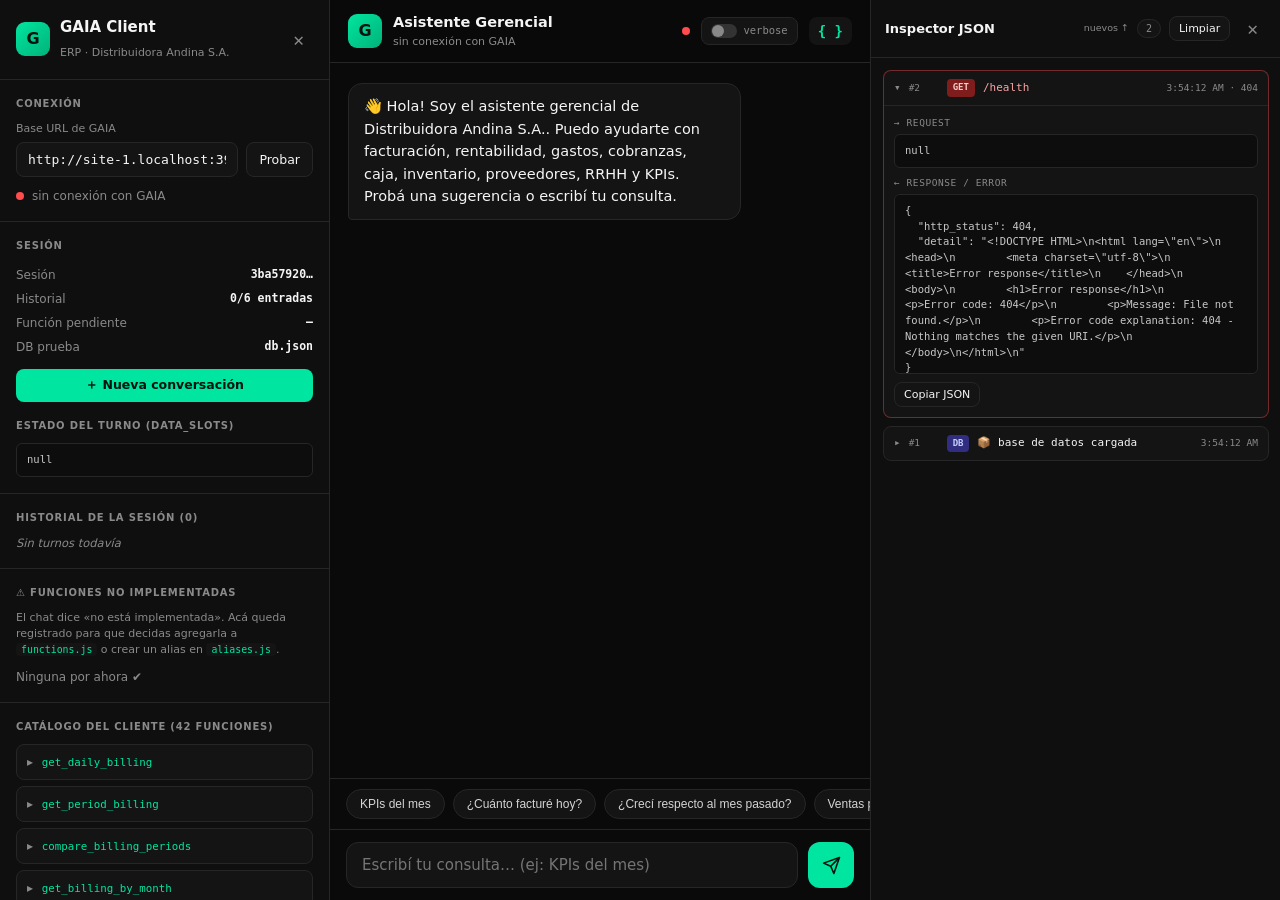
==== commit cf0c7f9c: "oct 15 2215" ====
--- a/examples/demo/index.html
+++ b/examples/demo/index.html
@@ -15,10 +15,7 @@
   }
   html,body{height:100%}
   body{font-family:var(--sans);background:var(--bg);color:var(--text);line-height:1.5;overflow:hidden}
-
   .app{display:flex;height:100dvh}
-
-  /* ---------- PANEL IZQUIERDO ---------- */
   .panel{flex:0 0 330px;background:var(--bg-side);border-right:1px solid var(--border);overflow-y:auto;display:flex;flex-direction:column}
   .panel-head{display:flex;align-items:center;gap:10px;padding:16px;border-bottom:1px solid var(--border)}
   .panel-head strong{display:block;font-size:15px}
@@ -61,22 +58,16 @@
   .unknown-item small{display:block;color:var(--muted);margin:4px 0}
   .panel-note{font-size:11px;color:var(--muted);margin-bottom:10px;line-height:1.45}
   .panel-foot{padding:12px 16px;font-size:10.5px;color:var(--muted)}
-
-  /* ---------- DIFF DE COLLECTED_DATA ---------- */
   .diff-line{display:block;font-family:var(--mono);font-size:11px;padding:1px 4px;border-radius:3px;margin:1px 0}
   .diff-add{background:rgba(0,229,160,.12);color:#7FFFCB}
   .diff-del{background:rgba(255,77,77,.12);color:#FFA8A8}
   .diff-same{color:#A0A0A0}
-
-  /* ---------- HISTORIAL NAVEGABLE ---------- */
   .hist-item{background:var(--bg-card);border:1px solid var(--border);border-radius:8px;padding:8px 10px;margin-bottom:6px;font-size:12px;cursor:pointer;transition:border-color .15s}
   .hist-item:hover{border-color:var(--accent)}
   .hist-item.active{border-color:var(--accent);background:rgba(0,229,160,.04)}
   .hist-item .hist-role{font-family:var(--mono);font-size:10px;color:var(--muted);text-transform:uppercase;letter-spacing:.04em}
   .hist-item .hist-text{color:#D4D4D4;margin-top:3px;font-size:11.5px;line-height:1.4}
   .hist-empty{font-size:11.5px;color:var(--muted);font-style:italic}
-
-  /* ---------- CHAT ---------- */
   .chat{flex:1 1 0;min-width:0;display:flex;flex-direction:column;height:100dvh}
   .chat-header{display:flex;align-items:center;gap:11px;padding:12px 18px;border-bottom:1px solid var(--border);background:rgba(10,10,10,.85);backdrop-filter:blur(8px)}
   .chat-header .titles{flex:1;min-width:0}
@@ -90,7 +81,6 @@
   #btnInsp .cnt{position:absolute;top:0;right:0;font-family:var(--mono);font-size:8.5px;background:var(--accent);color:#03130D;border-radius:8px;padding:0 4px;font-weight:700;display:none}
   #btnInsp .cnt.show{display:block}
   .menu{display:none}
-
   .verbose-toggle{display:flex;align-items:center;gap:6px;font-family:var(--mono);font-size:10.5px;color:var(--muted);cursor:pointer;padding:5px 9px;border:1px solid var(--border);border-radius:8px;background:var(--bg-card)}
   .verbose-toggle:hover{border-color:var(--accent);color:var(--accent)}
   .verbose-toggle input{display:none}
@@ -99,7 +89,6 @@
   .verbose-toggle input:checked + .sw{background:var(--accent-dim)}
   .verbose-toggle input:checked + .sw::after{transform:translateX(12px);background:var(--accent)}
   .verbose-toggle.on{color:var(--accent);border-color:var(--accent)}
-
   .messages{flex:1;overflow-y:auto;padding:20px 18px;display:flex;flex-direction:column;gap:12px}
   .msg{max-width:78%;padding:11px 15px;border-radius:14px;font-size:14.5px;line-height:1.55;white-space:pre-wrap;word-wrap:break-word;overflow-wrap:anywhere}
   .msg.user{align-self:flex-end;background:linear-gradient(135deg,var(--accent-dim),var(--accent));color:#03130D;font-weight:500;border-bottom-right-radius:4px}
@@ -114,21 +103,17 @@
   .typing span:nth-child(2){animation-delay:.2s}
   .typing span:nth-child(3){animation-delay:.4s}
   @keyframes blink{0%,80%,100%{opacity:.15}40%{opacity:1}}
-
   .msg .verbose{margin-top:10px;border-top:1px solid var(--border);padding-top:10px}
   .msg .verbose summary{font-family:var(--mono);font-size:10px;color:var(--muted);cursor:pointer;text-transform:uppercase;letter-spacing:.05em}
   .msg .verbose summary::marker{color:var(--muted)}
   .msg .verbose .v-item{margin-top:8px}
   .msg .verbose .v-label{font-family:var(--mono);font-size:9.5px;color:var(--accent);text-transform:uppercase;letter-spacing:.06em;margin-bottom:3px}
   .msg .verbose .v-pre{background:var(--bg-code);border:1px solid var(--border);border-radius:6px;padding:8px 10px;font-family:var(--mono);font-size:10.5px;color:#C8C8C8;overflow:auto;max-height:180px;white-space:pre-wrap;word-break:break-word}
-
   .raw-chip{display:inline-block;font-family:var(--mono);font-size:10px;background:rgba(255,179,71,.1);border:1px solid rgba(255,179,71,.35);color:#FFD9A0;border-radius:5px;padding:2px 7px;margin-top:6px;max-width:100%;overflow:hidden;text-overflow:ellipsis;white-space:nowrap}
-
   .chips{display:flex;gap:8px;padding:10px 16px;overflow-x:auto;border-top:1px solid var(--border);scrollbar-width:none}
   .chips::-webkit-scrollbar{display:none}
   .chip{flex-shrink:0;background:var(--bg-card);border:1px solid var(--border);color:#D4D4D4;font-size:12px;padding:7px 13px;border-radius:999px;cursor:pointer}
   .chip:hover{border-color:var(--accent);color:var(--accent)}
-
   .composer{display:flex;gap:10px;padding:12px 16px calc(12px + env(safe-area-inset-bottom));border-top:1px solid var(--border)}
   .composer input{flex:1;background:var(--bg-card);border:1px solid var(--border);border-radius:12px;padding:12px 15px;color:var(--text);font-size:15px;font-family:var(--sans)}
   .composer input:focus{outline:none;border-color:var(--accent)}
@@ -136,7 +121,6 @@
   .send{width:46px;height:46px;min-width:46px;border:none;border-radius:12px;background:var(--accent);color:#03130D;cursor:pointer;display:grid;place-items:center}
   .send:hover{filter:brightness(1.1)}
   .send:disabled{opacity:.4;cursor:not-allowed}
-
   .inspector{flex:0 0 auto;width:0;overflow:hidden;background:var(--bg-side);border-left:1px solid transparent;transition:width .22s ease}
   .inspector.open{width:410px;border-left-color:var(--border)}
   .inspector-inner{width:410px;height:100%;display:flex;flex-direction:column}
@@ -168,15 +152,12 @@
   .kind-error{border-color:rgba(255,77,77,.4)}
   .kind-error .kind-tag{background:#7F1D1D;color:#FECACA}
   .kind-error .insp-path{color:#FCA5A5}
-
   .backdrop{position:fixed;inset:0;background:rgba(0,0,0,.55);opacity:0;pointer-events:none;transition:opacity .25s;z-index:55}
   .backdrop.show{opacity:1;pointer-events:auto}
-
   ::-webkit-scrollbar{width:8px;height:8px}
   ::-webkit-scrollbar-track{background:var(--bg)}
   ::-webkit-scrollbar-thumb{background:var(--border);border-radius:4px}
   ::-webkit-scrollbar-thumb:hover{background:#404040}
-
   @media (max-width:1100px){
     .inspector{position:fixed;top:0;right:0;bottom:0;height:100dvh;width:min(92vw,420px)!important;transform:translateX(105%);transition:transform .25s ease;z-index:60;border-left:1px solid var(--border);box-shadow:-10px 0 30px rgba(0,0,0,.5)}
     .inspector.open{transform:none}
@@ -217,7 +198,7 @@
       <h4>Sesión</h4>
       <div class="kv" id="sessionInfo"></div>
       <button class="btn primary wide" id="btnNew">＋ Nueva conversación</button>
-      <h4 style="margin-top:16px">Estado del turno (collected_data)</h4>
+      <h4 style="margin-top:16px">Estado del turno (data_slots)</h4>
       <div id="stateDiff" class="mini-pre">null</div>
     </section>
 
@@ -338,7 +319,6 @@
 
 function mulberry32(a){ return function(){ a|=0; a=a+0x6D2B79F5|0; let t=Math.imul(a^a>>>15,1|a); t=t+Math.imul(t^t>>>7,61|t)^t; return ((t^t>>>14)>>>0)/4294967296; }; }
 
-
 function hydrateDB(db){
   const sellers = (db.employees||[]).filter(e=>/venta/i.test(e.department||'')).map(e=>e.name);
   const s = db.sales_history || {};
@@ -348,7 +328,6 @@
   const qmax = s.qty_per_invoice_max ?? 25;
   const rnd = mulberry32((s.seed ?? 2026) + 1);
 
-  // Genera N items aleatorios desde el catálogo de productos.
   const makeItems = (targetQty) => {
     const items = [];
     let remaining = targetQty;
@@ -414,8 +393,6 @@
   return db;
 }
 
-
-
 async function loadDB(){
   const r = await fetch('db.json', { cache: 'no-store' });
   if(!r.ok) throw new Error('no se pudo cargar db.json (HTTP ' + r.status + ')');
@@ -466,16 +443,15 @@
 function findEmployee(q){ const n = norm(q); return DB.employees.find(e => norm(e.name).includes(n) || n.includes(norm(e.name).split(' ')[0])); }
 const nextOC = () => 'OC-' + String(DB.purchase_orders.reduce((m,o)=>Math.max(m, parseInt(o.id.slice(3))||0), 0) + 1).padStart(4,'0');
 
-/* CATALOG y FUNCTION_ALIASES vienen de functions.js y aliases.js */
-
 /* ============================================================
    ESTADO DEL CLIENTE
 ============================================================ */
 const state = {
   baseUrl: (localStorage.getItem('gaia_base_url') || (location.protocol.startsWith('http') ? window.location.origin : 'http://localhost:8080')).replace(/\/+$/,''),
   sessionId: (crypto.randomUUID ? crypto.randomUUID() : 'sess-' + Date.now() + '-' + Math.random().toString(36).slice(2)),
-  collectedData: null,
-  collectedDataPrev: null,
+  pendingFunction: null,
+  dataSlots: null,
+  dataSlotsPrev: null,
   history: [],
   turns: [],
   unknownFunctions: [],
@@ -505,51 +481,13 @@
 }
 
 /* ============================================================
-   RESPUESTAS LOCALES
+   DIFF DE DATA_SLOTS
 ============================================================ */
-function capabilityList(){
-  return Object.values(CATALOG).map(f => '• ' + f.description).join('\n');
-}
-function identityText(){
-  return `Soy GAIA, el asistente gerencial de ${DB.company.name} 🤖\n\nEstoy conectado al ERP y puedo ayudarte con:\n${capabilityList()}\n\nContame qué necesitás.`;
-}
-function notImplementedText(fName){
-  return `La función «${fName}» no está implementada.`;
-}
-const GENERIC_HELP = 'Puedo ayudarte con el ERP: facturación, rentabilidad, gastos, cobranzas, caja, inventario, proveedores, RRHH y KPIs gerenciales. ¿Qué necesitás?';
-
-function localConversationReply(intent, message){
-  if(intent === '__generic__') return GENERIC_HELP;
-  const t = norm(intent) + ' | ' + norm(message || '');
-  if(/introduc|who\s*are|quien\s*(eres|sos)|que\s*(eres|sos)|identidad|presentate|presentacion|hablame\s*de\s*ti/.test(t))
-    return identityText();
-  if(/greet|saludo|(^|\s)(hola|holis|hi|hey|buenas|buenos\s*dias|buen\s*dia|buenas\s*tardes|buenas\s*noches|que\s*tal|como\s*estas|como\s*andas)(\s|$)/.test(t))
-    return '¡Hola! ¿En qué te puedo ayudar hoy? 😊';
-  if(/gracias|thank/.test(t))
-    return '¡De nada! Estoy para lo que necesites. 🙌';
-  if(/(^|\s)(chau|adios|bye)(\s|$)|hasta\s*luego|nos\s*vemos|despedid/.test(t))
-    return '¡Hasta pronto! Si necesitás algo más, acá estoy. 👋';
-  if(/(^|\s)(ayuda|help)(\s|$)|que\s*podes|podes\s*hacer|que\s+puedes|capacid|funciones|para\s+que\s+sirves|como\s+funcionas/.test(t))
-    return `Puedo ejecutar ${Object.keys(CATALOG).length} funciones sobre el ERP:\n\n${capabilityList()}`;
-  return null;
-}
-
-function localSynth(response, intent, mode = 'conversation'){
-  return {
-    response,
-    mode,
-    history_entry: { role:'assistant', summary:'respondí ' + intent + ' (local)', timestamp: new Date().toISOString() }
-  };
-}
-
-/* ============================================================
-   DIFF DE COLLECTED_DATA
-============================================================ */
-function diffCollected(prev, next){
+function diffSlots(prev, next){
   const lines = [];
   if(!prev && !next) return null;
   if(!next){
-    if(prev) lines.push({ type:'del', text:'(turno cerrado, collected_data = null)' });
+    if(prev) lines.push({ type:'del', text:'(turno cerrado, data_slots = null)' });
     return lines.length ? lines : null;
   }
   const p = prev || {};
@@ -576,16 +514,9 @@
 ============================================================ */
 let turnLog = null;
 function beginTurnLog(userMessage){
-  turnLog = {
-    session_id: state.sessionId,
-    timestamp: new Date().toISOString(),
-    user_message: userMessage,
-    steps: []
-  };
-}
-function turnStep(label, data){
-  if(turnLog) turnLog.steps.push({ step: label, data: data ?? null });
-}
+  turnLog = { session_id: state.sessionId, timestamp: new Date().toISOString(), user_message: userMessage, steps: [] };
+}
+function turnStep(label, data){ if(turnLog) turnLog.steps.push({ step: label, data: data ?? null }); }
 function endTurnLog(extra){
   if(!turnLog) return;
   Object.assign(turnLog, extra || {});
@@ -619,11 +550,10 @@
 
 function logTraffic(method, path, req, res, status){
   const bad = !status || status >= 400;
-  const baseUrl = state.baseUrl.replace(/\/+$/,'');
   pushEntry({
     kind: bad ? 'error' : kindOfPath(path),
     method, path, status, ts: new Date(),
-    baseUrl,
+    baseUrl: state.baseUrl.replace(/\/+$/,''),
     blocks: [
       req !== undefined ? { label:'→ request', data: req } : null,
       { label: bad ? '← response / error' : '← response', data: res }
@@ -644,10 +574,7 @@
   } else {
     cnt.classList.remove('show'); btn.classList.remove('has-new');
   }
-  if(!insp.entries.length){
-    w.innerHTML = '<p class="empty">Sin tráfico todavía.</p>';
-    return;
-  }
+  if(!insp.entries.length){ w.innerHTML = '<p class="empty">Sin tráfico todavía.</p>'; return; }
   w.innerHTML = '';
   insp.entries.forEach((e, i) => {
     const d = document.createElement('details');
@@ -671,7 +598,6 @@
     });
 
     const actions = document.createElement('div'); actions.className = 'insp-actions';
-
     const cp = document.createElement('button'); cp.className = 'btn tiny'; cp.textContent = 'Copiar JSON';
     cp.onclick = async () => {
       const payload = e.blocks.map(b => b.label + '\n' + (typeof b.data === 'string' ? b.data : JSON.stringify(b.data, null, 2))).join('\n\n');
@@ -683,7 +609,6 @@
     if(e.path && e.blocks.length && e.blocks[0].label.startsWith('→')){
       const reqBody = typeof e.blocks[0].data === 'string' ? null : e.blocks[0].data;
       if(reqBody){
-        const method = e.method || 'POST';
         const url = (e.baseUrl || state.baseUrl) + e.path;
         const c = document.createElement('button'); c.className = 'btn tiny'; c.textContent = 'Copiar como curl';
         c.onclick = async () => {
@@ -693,7 +618,6 @@
         actions.appendChild(c);
       }
     }
-
     body.appendChild(actions);
     d.appendChild(sum); d.appendChild(body); w.appendChild(d);
   });
@@ -760,7 +684,6 @@
     meta.fName ? 'fn: ' + meta.fName : null,
     meta.confidence != null ? 'conf ' + Number(meta.confidence).toFixed(2) : null,
     meta.mode ? 'modo: ' + meta.mode : null,
-    meta.local ? 'local' : null,
     meta.errorCode ? 'error: ' + meta.errorCode : null
   ].filter(Boolean);
   if(parts.length){
@@ -787,28 +710,21 @@
     for(const item of meta.verbose){
       const wrap = document.createElement('div');
       wrap.className = 'v-item';
-      const lbl = document.createElement('div');
-      lbl.className = 'v-label';
-      lbl.textContent = item.label;
-      const pre = document.createElement('pre');
-      pre.className = 'v-pre';
+      const lbl = document.createElement('div'); lbl.className = 'v-label'; lbl.textContent = item.label;
+      const pre = document.createElement('pre'); pre.className = 'v-pre';
       pre.textContent = typeof item.data === 'string' ? item.data : JSON.stringify(item.data, null, 2);
       wrap.appendChild(lbl); wrap.appendChild(pre); det.appendChild(wrap);
     }
 
     if(meta.curl){
-      const wrap = document.createElement('div');
-      wrap.className = 'v-item';
-      const lbl = document.createElement('div');
-      lbl.className = 'v-label'; lbl.textContent = 'curl reproducible';
-      const pre = document.createElement('pre');
-      pre.className = 'v-pre'; pre.textContent = meta.curl;
+      const wrap = document.createElement('div'); wrap.className = 'v-item';
+      const lbl = document.createElement('div'); lbl.className = 'v-label'; lbl.textContent = 'curl reproducible';
+      const pre = document.createElement('pre'); pre.className = 'v-pre'; pre.textContent = meta.curl;
       const cp = document.createElement('button');
       cp.className = 'btn tiny'; cp.textContent = 'Copiar curl'; cp.style.marginTop = '6px';
       cp.onclick = async () => { await copyText(meta.curl); cp.textContent = '✔ Copiado'; setTimeout(()=>cp.textContent='Copiar curl', 1500); };
       wrap.appendChild(lbl); wrap.appendChild(pre); wrap.appendChild(cp); det.appendChild(wrap);
     }
-
     d.appendChild(det);
   }
 
@@ -837,15 +753,15 @@
   $('#sessionInfo').innerHTML = `
     <div><span>Sesión</span><b>${escapeHtml(state.sessionId.slice(0,8))}…</b></div>
     <div><span>Historial</span><b>${state.history.length}/6 entradas</b></div>
-    <div><span>Turno</span><b>${state.collectedData ? escapeHtml(state.collectedData.status || '—') : 'cerrado'}</b></div>
+    <div><span>Función pendiente</span><b>${escapeHtml(state.pendingFunction || '—')}</b></div>
     <div><span>DB prueba</span><b>${escapeHtml(state.dbSource || '…')}</b></div>`;
 
   const el = $('#stateDiff');
-  if(!state.collectedData && !state.collectedDataPrev){
+  if(!state.dataSlots && !state.dataSlotsPrev){
     el.textContent = 'null';
     return;
   }
-  const lines = diffCollected(state.collectedDataPrev, state.collectedData);
+  const lines = diffSlots(state.dataSlotsPrev, state.dataSlots);
   if(!lines){ el.textContent = 'null'; return; }
   el.innerHTML = lines.map(l => `<span class="diff-line diff-${l.type}">${escapeHtml(l.text)}</span>`).join('');
 }
@@ -911,13 +827,27 @@
 }
 
 /* ============================================================
+   FALLBACK LOCAL (solo si GAIA falla)
+============================================================ */
+function fallbackSynth(text, mode = 'error'){
+  return {
+    response: text,
+    mode,
+    history_entry: { role:'assistant', summary: 'fallback local', timestamp: new Date().toISOString() }
+  };
+}
+function notImplementedText(fName){
+  return `La función «${fName}» no está implementada en el catálogo del cliente.`;
+}
+
+/* ============================================================
    ORQUESTACIÓN DEL TURNO
 ============================================================ */
 async function processTurn(message){
   if(state.busy || !message) return;
   await dbReady;
   state.busy = true;
-  state.collectedDataPrev = state.collectedData;
+  state.dataSlotsPrev = state.dataSlots ? { ...state.dataSlots } : null;
 
   $('#input').disabled = true; $('#input').value = '';
   $('.send').disabled = true;
@@ -931,7 +861,8 @@
     const analyzeReq = {
       session_id: state.sessionId,
       message,
-      collected_data: state.collectedData,
+      function_name: state.pendingFunction || '',
+      data_slots: state.dataSlots || {},
       history: state.history.slice(-6)
     };
     const analysis = await api('POST', '/v1/analyze', analyzeReq);
@@ -941,35 +872,31 @@
 
     const intent = analysis.intent || 'unknown';
     const fName  = (analysis.function_name || '').trim();
-    const isConversation = !fName || /^conversation/i.test(intent);
-
-    /* 2a) Conversación pura */
+    const isConversation = analysis.is_conversational === true;
+
+    /* 2a) CONVERSACIÓN — el Planner lo declaró explícitamente */
     if(isConversation){
-      const local = localConversationReply(intent, message);
-      if(local){
-        turnStep('2. respuesta local (sin GAIA)', { intent, response: local });
-        verboseSteps.push({ label: '3. Respuesta local (sin Synthesizer)', data: { response: local } });
-        logEvent('local', '💬 respuesta local (sin llamar a GAIA)', { intent, message, response: local });
-        finishTurn(message, localSynth(local, intent), { intent, confidence: analysis.confidence, local: true, verbose: verboseSteps });
-        return;
-      }
-
+      const synthReq = {
+        original_message: message,
+        intent,
+        is_conversational: true,
+        function_name: fName || 'obtener_conversacion',
+        parameters: analysis.parameters || {},
+        data_slots: {},
+        confidence: analysis.confidence,
+        history: state.history.slice(-6)
+      };
       let synth;
-      const synthReq = { original_message: message, intent, history: state.history.slice(-6) };
       try{
         synth = await api('POST', '/v1/synthesize', synthReq);
-        turnStep('2. synthesize (GAIA)', synth);
+        turnStep('2. synthesize (conversation)', synth);
         verboseSteps.push({ label: '3. Request /v1/synthesize', data: synthReq });
         verboseSteps.push({ label: '4. Response /v1/synthesize', data: synth });
       }catch{
-        synth = localSynth(GENERIC_HELP, intent);
-        turnStep('2. synthesize falló → fallback local', { response: GENERIC_HELP });
+        synth = fallbackSynth('¡Hola! ¿En qué te puedo ayudar?', 'conversation');
+        turnStep('2. synthesize falló → fallback local', { response: synth.response });
       }
-      if(synth.mode !== 'conversation'){
-        logEvent('local', '🔧 fallback local (GAIA devolvió modo "' + synth.mode + '")', { intent });
-        synth = localSynth(GENERIC_HELP, intent);
-      }
-      finishTurn(message, synth, { intent, confidence: analysis.confidence, local: true, verbose: verboseSteps });
+      finishTurn(message, synth, { intent, fName, confidence: analysis.confidence, verbose: verboseSteps });
       return;
     }
 
@@ -994,8 +921,10 @@
       const synthReq = {
         original_message: message,
         intent,
+        is_conversational: false,
         function_name: fName,
         parameters: analysis.parameters || {},
+        data_slots: {},
         error_code: 'function_not_found',
         confidence: analysis.confidence,
         history: state.history.slice(-6)
@@ -1008,16 +937,17 @@
         finishTurn(message, synth, { intent, fName, confidence: analysis.confidence, errorCode: 'function_not_found', verbose: verboseSteps });
       }catch{
         const msgLocal = notImplementedText(fName);
-        finishTurn(message, localSynth(msgLocal, intent, 'error'),
-          { intent, fName, errorCode: 'function_not_found', local: true, verbose: verboseSteps });
+        finishTurn(message, fallbackSynth(msgLocal, 'error'),
+          { intent, fName, errorCode: 'function_not_found', verbose: verboseSteps });
       }
       return;
     }
 
-    /* 3) Merge + filtrar placeholders */
-    const merged = { ...(state.collectedData?.parameters || {}), ...(analysis.parameters || {}) };
+    /* 3) Merge params anteriores + nuevos, filtrar placeholders */
+    const prevSlots = state.dataSlots || {};
+    const merged = { ...prevSlots, ...(analysis.parameters || {}) };
     const { clean } = dropPlaceholders(merged);
-    turnStep('2. parámetros (combinados + filtrados)', { combinados: merged, finales: clean });
+    turnStep('2. parámetros combinados (previos + nuevos)', { combinados: merged, finales: clean });
 
     /* 4) NORMALIZE */
     let params = clean;
@@ -1032,43 +962,72 @@
       turnStep('3. normalize falló → uso valores crudos', params);
     }
 
-    /* 5) missing_slots */
-    const missing = fn.required.filter(k => {
-      const v = params[k];
-      return v === undefined || v === null || v === '' || (Array.isArray(v) && !v.length);
-    });
-
-    const base = { original_message: message, intent, function_name: resolvedName, parameters: params, history: state.history.slice(-6) };
+    /* 5) Armar data_slots con las claves del contrato */
+    const slots = {};
+    for(const k of fn.required){
+      slots[k] = params[k] !== undefined ? params[k] : null;
+    }
+    for(const k of Object.keys(fn.optional || {})){
+      if(params[k] !== undefined) slots[k] = params[k];
+    }
+    turnStep('4. data_slots del contrato', slots);
+
+    /* 6) Chequear si faltan slots */
+    const missing = fn.required.filter(k => slots[k] == null);
 
     /* 6a) Faltan datos → clarify */
     if(missing.length){
-      turnStep('4. faltan datos (missing_slots)', missing);
-      state.collectedData = { intent, function_name: resolvedName, parameters: params, missing_slots: missing, status: 'waiting_for_data' };
-      const synthReq = { ...base, missing_slots: missing, confidence: analysis.confidence };
+      turnStep('5. faltan slots: ' + missing.join(', '), { missing, slots });
+      state.pendingFunction = resolvedName;
+      state.dataSlots = slots;
+
+      const synthReq = {
+        original_message: message,
+        intent,
+        is_conversational: false,
+        function_name: resolvedName,
+        parameters: params,
+        data_slots: slots,
+        confidence: analysis.confidence,
+        history: state.history.slice(-6)
+      };
       const synth = await api('POST', '/v1/synthesize', synthReq);
-      turnStep('5. synthesize (clarify)', synth);
+      turnStep('6. synthesize (clarify)', synth);
       verboseSteps.push({ label: '5. Request /v1/synthesize', data: synthReq });
       verboseSteps.push({ label: '6. Response /v1/synthesize', data: synth });
       finishTurn(message, synth, { intent, confidence: analysis.confidence, fName: resolvedName, verbose: verboseSteps });
       return;
     }
 
-    /* 6b) Ejecutar la función contra la DB */
+    /* 6b) Todos los slots llenos → ejecutar */
     let rawData, errorCode = null;
     try{ rawData = await fn.execute(params); }
     catch(e){ errorCode = 'execution_failed'; rawData = 'ERROR: ' + (e?.message || e); }
 
-    turnStep('4. ejecución local ' + resolvedName + '()', errorCode ? { error_code: errorCode, error: rawData } : { raw_data: rawData });
+    turnStep('6. ejecución local ' + resolvedName + '()',
+      errorCode ? { error_code: errorCode, error: rawData } : { raw_data: rawData });
     logEvent('exec', '⚙ ejecutada: ' + resolvedName + '()',
       errorCode ? { parameters: params, error_code: errorCode, error: rawData } : { parameters: params, raw_data: rawData });
 
-    state.collectedData = { intent, function_name: resolvedName, parameters: params, missing_slots: [], status: 'ready_to_execute' };
+    // Slot-filling completado
+    state.pendingFunction = null;
+    state.dataSlots = null;
 
     /* 7) SYNTHESIZE */
-    const sreq = { ...base, raw_data: String(rawData), confidence: analysis.confidence };
+    const sreq = {
+      original_message: message,
+      intent,
+      is_conversational: false,
+      function_name: resolvedName,
+      parameters: params,
+      data_slots: {},
+      raw_data: String(rawData),
+      confidence: analysis.confidence,
+      history: state.history.slice(-6)
+    };
     if(errorCode) sreq.error_code = errorCode;
     const synth = await api('POST', '/v1/synthesize', sreq);
-    turnStep('5. synthesize (GAIA)', synth);
+    turnStep('7. synthesize (respond)', synth);
     verboseSteps.push({ label: '5. Request /v1/synthesize', data: sreq });
     verboseSteps.push({ label: '6. Response /v1/synthesize', data: synth });
     finishTurn(message, synth, { intent, confidence: analysis.confidence, fName: resolvedName, errorCode, rawData: String(rawData), verbose: verboseSteps });
@@ -1094,7 +1053,7 @@
 function finishTurn(userMessage, synth, meta){
   hideTyping();
   addAssistant(synth.response, { ...meta, mode: synth.mode });
-  turnStep('6. respuesta final', { response: synth.response, mode: synth.mode });
+  turnStep('8. respuesta final', { response: synth.response, mode: synth.mode });
 
   let curl = null;
   if(state.verbose){
@@ -1102,19 +1061,18 @@
     curl = toCurl(url, {
       session_id: state.sessionId,
       message: userMessage,
-      collected_data: state.collectedDataPrev,
+      function_name: state.pendingFunction || '',
+      data_slots: state.dataSlots || {},
       history: state.history.slice(-6)
     });
   }
   meta.curl = curl;
 
-  endTurnLog({ final_response: synth.response, mode: synth.mode, fuente: meta.local ? 'cliente (local)' : 'GAIA' });
+  endTurnLog({ final_response: synth.response, mode: synth.mode, fuente: 'GAIA' });
 
   state.history.push({ role:'user', content: userMessage, timestamp: new Date().toISOString() });
   if(synth.history_entry) state.history.push(synth.history_entry);
   state.history = state.history.slice(-6);
-
-  if(['respond','error','conversation'].includes(synth.mode)) state.collectedData = null;
 
   renderSession();
 }
@@ -1153,10 +1111,13 @@
 
 $('#btnNew').onclick = () => {
   state.sessionId = crypto.randomUUID ? crypto.randomUUID() : 'sess-' + Date.now();
-  state.history = []; state.collectedData = null; state.collectedDataPrev = null;
+  state.history = [];
+  state.pendingFunction = null;
+  state.dataSlots = null;
+  state.dataSlotsPrev = null;
   state.turns = [];
   msgs.innerHTML = '';
-  addSystem('info', '🔄 Nueva conversación iniciada.', 'Historial y collected_data reseteados.');
+  addSystem('info', '🔄 Nueva conversación iniciada.', 'Historial y data_slots reseteados.');
   renderSession(); renderHistory();
 };
 
